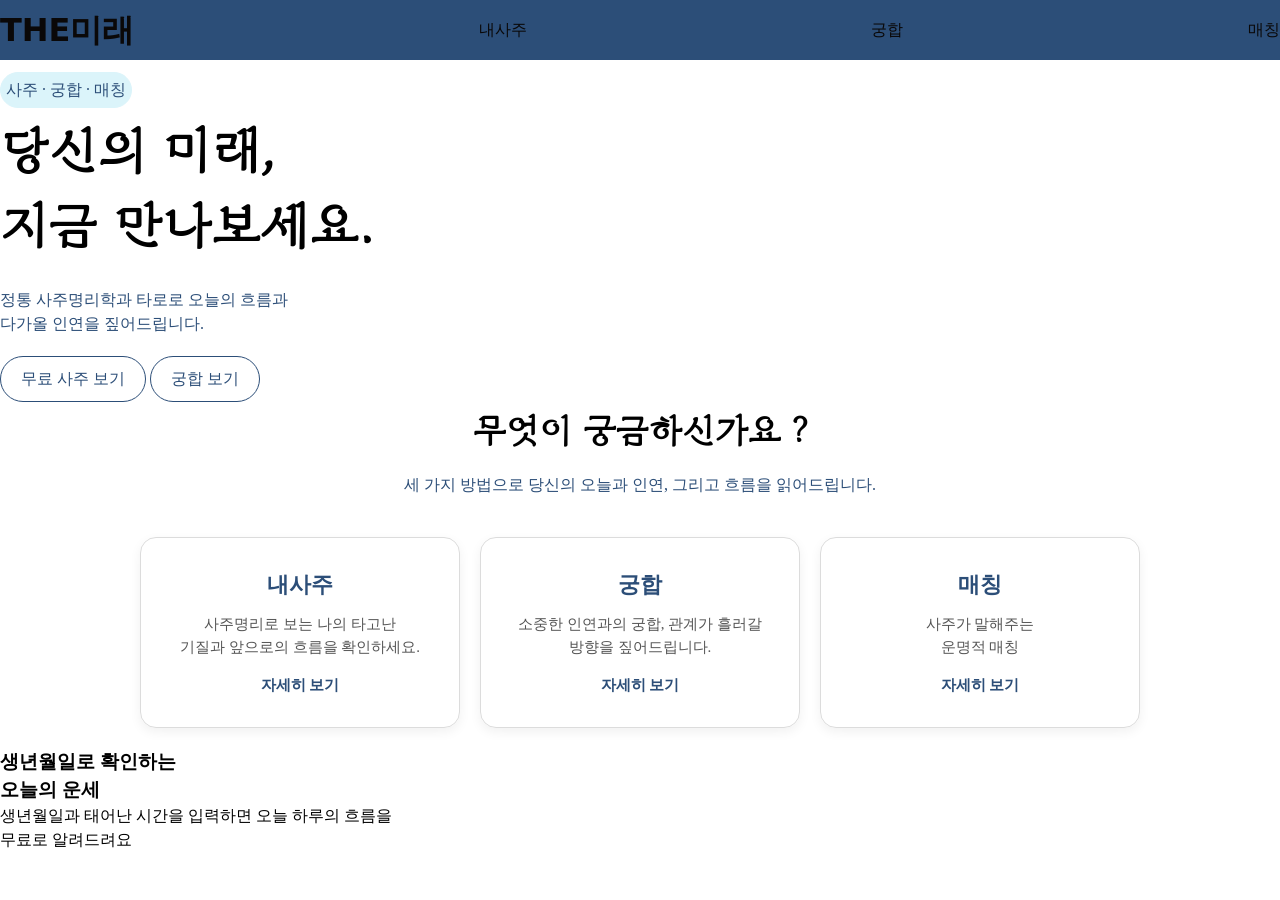
==== index.html @ e3f529d2 "지금까지 작업한 내용들" ====
<!doctype html>
<html lang="ko">
  <head>
    <meta charset="UTF-8" />
    <meta name="viewport" content="width=device-width, initial-scale=1.0" />
    <title>미래의오늘</title>
    <style>
      div,
      span {
        border: 1px solid;
      }
    </style>
    <link rel="stylesheet" href="./reset.css">
    <link rel="stylesheet" href="./index.css">
  </head>
  <body>
    <header>
      <h1 class="the">THE미래</h1>

      <a href="">내사주</a>
      <a href="">궁합</a>
      <a href="">매칭</a>
    </header>

    <br /><br /><br />
    <main>
      <section>
        <div class="middle">사주 · 궁합 · 매칭</div>
        <p class="your">당신의 미래, <br>지금 만나보세요.</p>
        <p class="jungtong">
          정통 사주명리학과 타로로 오늘의 흐름과 <br />다가올 인연을
          짚어드립니다.
        </p>
        <span class="round-box">무료 사주 보기</span>
        <span class="round-box">궁합 보기</span>
        <br />
      </section>
      <section>
        <h3 class="what">무엇이 궁금하신가요 ? </h3>
        <p class="jungtong1">세 가지 방법으로 당신의 오늘과 인연, 그리고 흐름을 읽어드립니다.</p>
        <div class="card-container">
          <div class="info-card">
            <span class="card-title">내사주</span>
            <p>사주명리로 보는 나의 타고난 <br />기질과 앞으로의 흐름을 확인하세요.</p>
            <p class="detail-link">자세히 보기</p>
          </div>
          <div class="info-card">
            <span class="card-title">궁합</span>
            <p>소중한 인연과의 궁합, 관계가 흘러갈<br />방향을 짚어드립니다.</p>
            <p class="detail-link">자세히 보기</p>
          </div>
          <div class="info-card">
            <span class="card-title">매칭</span>
            <p>사주가 말해주는 <br />운명적 매칭</p>
            <p class="detail-link">자세히 보기</p>
          </div>
        </div>
      </section>
        <section>
        <h3>생년월일로 확인하는<br>오늘의 운세</h3>
            <p>생년월일과 태어난 시간을 입력하면 
                오늘 하루의 흐름을<br>무료로 알려드려요</p>

                
    </main>

  </body>
</html>
---- index.css ----
@import url("https://fonts.googleapis.com/css2?family=Diphylleia&display=swap");

:root {
  --primary-navy: #2c4e78;
}
a {
  /* a태그 기본적으로 text-dacoration과 color는 inherit임 */
  text-decoration: none;
  color: inherit;
}
.middle {
  color: var(--primary-navy);
  display: inline-block;
  padding: 5px 5px;
  border-radius: 20px;
  background-color: rgb(219, 244, 250);
  border-color: rgb(219, 244, 250);
}
.your {
  font-family: "Diphylleia", serif;
  font-size: 50px;
  font-weight: bold;
  padding-bottom: 30px;
}
.jungtong {
  color: var(--primary-navy);
  margin-bottom: 20px;
}
.round-box {
  display: inline-block;
  padding: 10px 20px;
  border-radius: 999px;
  border: 1px solid var(--primary-navy);
  color: var(--primary-navy);
  cursor: pointer;
}
.round-box:hover {
  background-color: rgba(7, 55, 110, 0.808);
  color: white;
}
header {
  font-family: "Bagel Fat One", system-ui;
  position: fixed;
  width: 100%;
  height: 60px;
  background-color: var(--primary-navy);
  color: rgb(10, 8, 8);
  display: flex;
  justify-content: space-between;
  align-items: center;
}
.what {
  font-size: 34px;
  font-family: "Diphylleia", serif;
  text-align: center;
}
.jungtong1 {
  text-align: center;
  color: #2c4e78;
  padding: 20px;
}
.card-container {
  display: flex;
  justify-content: center;
  flex-wrap: wrap;
  gap: 20px;
  max-width: 1100px;
  margin: 0 auto;
  padding: 20px;
  border: none;
}
.info-card {
  flex: 1 1 280px;
  max-width: 320px;
  min-width: 200px;
  box-sizing: border-box;
  padding: 30px 20px;
  border-radius: 16px;
  border: 1px solid #dcdcdc;
  box-shadow: 0 4px 12px rgba(0, 0, 0, 0.06);
  text-align: center;
  transition:
    transform 0.2s ease,
    box-shadow 0.2s ease;
}
.info-card:hover {
  transform: translateY(-4px);
  box-shadow: 0 8px 20px rgba(0, 0, 0, 0.1);
}
.info-card .card-title {
  display: inline-block;
  border: none;
  font-size: clamp(18px, 2vw, 22px);
  font-weight: bold;
  color: var(--primary-navy);
  margin-bottom: 12px;
}
.info-card p {
  font-size: clamp(13px, 1.5vw, 15px);
  color: #555;
  line-height: 1.5;
}
.info-card .detail-link {
  margin-top: 16px;
  color: var(--primary-navy);
  font-weight: 600;
  cursor: pointer;
}
@media (max-width: 768px) {
  .card-container {
    gap: 14px;
    padding: 14px;
  }
  .info-card {
    flex: 1 1 45%;
    padding: 20px 14px;
  }
}
@media (max-width: 480px) {
  .info-card {
    flex: 1 1 100%;
    max-width: 100%;
  }
}
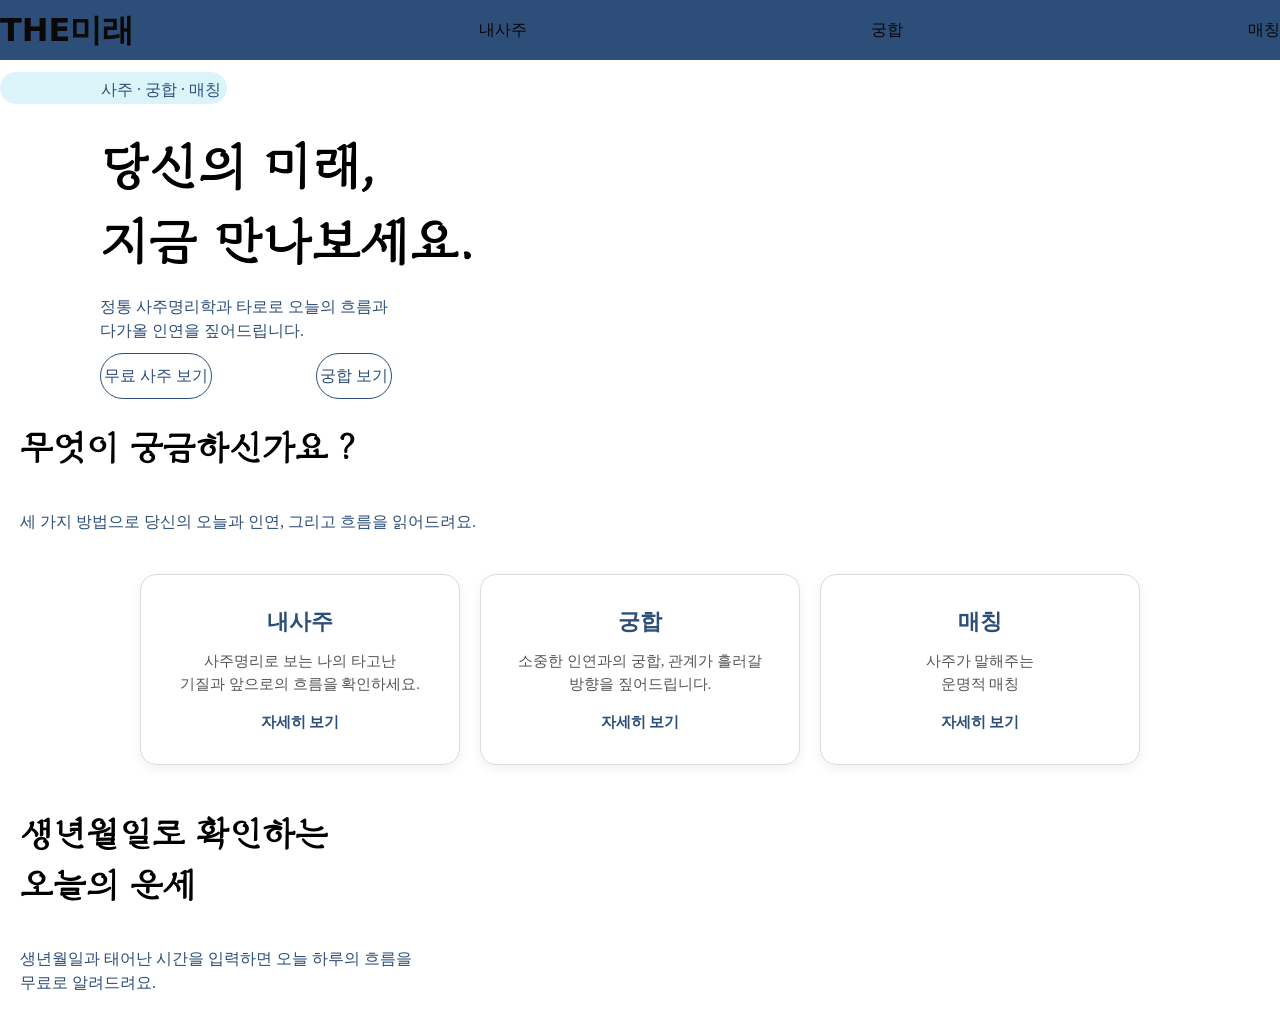
==== commit b0e33a20: "텍스트 및 CSS 수정" ====
--- a/index.html
+++ b/index.html
@@ -37,7 +37,7 @@
       </section>
       <section>
         <h3 class="what">무엇이 궁금하신가요 ? </h3>
-        <p class="jungtong1">세 가지 방법으로 당신의 오늘과 인연, 그리고 흐름을 읽어드립니다.</p>
+        <p class="jungtong1">세 가지 방법으로 당신의 오늘과 인연, 그리고 흐름을 읽어드려요.</p>
         <div class="card-container">
           <div class="info-card">
             <span class="card-title">내사주</span>
@@ -57,9 +57,9 @@
         </div>
       </section>
         <section>
-        <h3>생년월일로 확인하는<br>오늘의 운세</h3>
-            <p>생년월일과 태어난 시간을 입력하면 
-                오늘 하루의 흐름을<br>무료로 알려드려요</p>
+        <h3 class="birth-date">생년월일로 확인하는<br>오늘의 운세</h3>
+            <p class="birth-date2">생년월일과 태어난 시간을 입력하면 
+                오늘 하루의 흐름을<br>무료로 알려드려요.</p>
 
                 
     </main>
--- a/index.css
+++ b/index.css
@@ -7,36 +7,6 @@
   /* a태그 기본적으로 text-dacoration과 color는 inherit임 */
   text-decoration: none;
   color: inherit;
-}
-.middle {
-  color: var(--primary-navy);
-  display: inline-block;
-  padding: 5px 5px;
-  border-radius: 20px;
-  background-color: rgb(219, 244, 250);
-  border-color: rgb(219, 244, 250);
-}
-.your {
-  font-family: "Diphylleia", serif;
-  font-size: 50px;
-  font-weight: bold;
-  padding-bottom: 30px;
-}
-.jungtong {
-  color: var(--primary-navy);
-  margin-bottom: 20px;
-}
-.round-box {
-  display: inline-block;
-  padding: 10px 20px;
-  border-radius: 999px;
-  border: 1px solid var(--primary-navy);
-  color: var(--primary-navy);
-  cursor: pointer;
-}
-.round-box:hover {
-  background-color: rgba(7, 55, 110, 0.808);
-  color: white;
 }
 header {
   font-family: "Bagel Fat One", system-ui;
@@ -49,13 +19,44 @@
   justify-content: space-between;
   align-items: center;
 }
+.middle {
+  color: var(--primary-navy);
+  display: inline-block;
+  padding: 5px 5px 1px 100px;
+  border-radius: 20px;
+  background-color: rgb(219, 244, 250);
+  border-color: rgb(219, 244, 250);
+}
+.your {
+  font-family: "Diphylleia", serif;
+  font-size: 50px;
+  font-weight: bold;
+  padding: 20px 30px 1px 100px;
+}
+.jungtong {
+  color: var(--primary-navy);
+  padding: 20px 30px 10px 100px;
+}
+.round-box {
+  display: inline-block;
+  padding: 10px 3px;
+  margin-left: 100px;
+  border-radius: 999px;
+  border: 1px solid var(--primary-navy);
+  color: var(--primary-navy);
+  cursor: pointer;
+}
+.round-box:hover {
+  background-color: rgba(7, 55, 110, 0.808);
+  color: white;
+}
+
 .what {
   font-size: 34px;
   font-family: "Diphylleia", serif;
-  text-align: center;
+  padding: 20px;
 }
 .jungtong1 {
-  text-align: center;
   color: #2c4e78;
   padding: 20px;
 }
@@ -122,3 +123,13 @@
     max-width: 100%;
   }
 }
+
+.birth-date {
+  font-family: "Diphylleia", serif;
+  font-size: 34px;
+  padding: 20px;
+}
+.birth-date2 {
+  color: #2c4e78;
+  padding: 20px;
+}
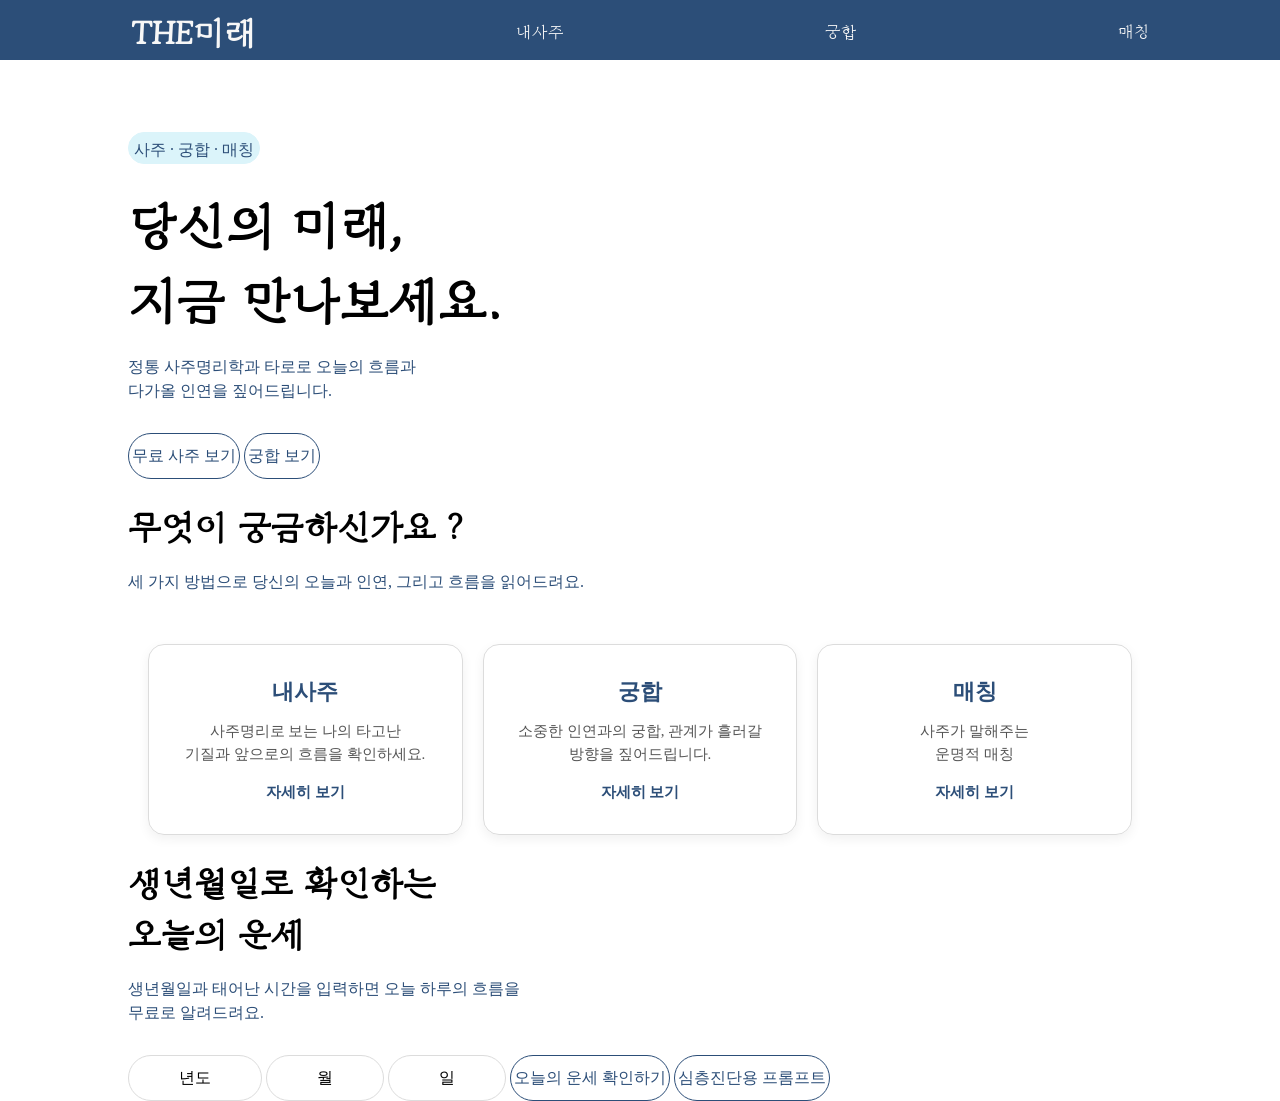
==== commit 2d2873bb: "그림파일 넣어야함." ====
--- a/index.html
+++ b/index.html
@@ -60,6 +60,15 @@
         <h3 class="birth-date">생년월일로 확인하는<br>오늘의 운세</h3>
             <p class="birth-date2">생년월일과 태어난 시간을 입력하면 
                 오늘 하루의 흐름을<br>무료로 알려드려요.</p>
+              <span class="span">년도</span>
+              <span class="span">월</span>
+              <span class="span">일</span>
+        <span class="round-box">오늘의 운세 확인하기</span>
+        <span class="round-box">심층진단용 프롬프트</span>              
+              
+
+        
+                
 
                 
     </main>
--- a/index.css
+++ b/index.css
@@ -9,20 +9,25 @@
   color: inherit;
 }
 header {
-  font-family: "Bagel Fat One", system-ui;
+  font-family: "Diphylleia", serif;
   position: fixed;
   width: 100%;
   height: 60px;
   background-color: var(--primary-navy);
-  color: rgb(10, 8, 8);
+  color: rgb(247, 247, 247);
   display: flex;
-  justify-content: space-between;
+  justify-content: space-around;
   align-items: center;
+}
+main {
+  padding-top: 60px;
+  margin: auto;
+  width: 80%;
 }
 .middle {
   color: var(--primary-navy);
   display: inline-block;
-  padding: 5px 5px 1px 100px;
+  padding: 5px 5px 1px 5px;
   border-radius: 20px;
   background-color: rgb(219, 244, 250);
   border-color: rgb(219, 244, 250);
@@ -31,16 +36,15 @@
   font-family: "Diphylleia", serif;
   font-size: 50px;
   font-weight: bold;
-  padding: 20px 30px 1px 100px;
+  padding: 20px 30px 1px 0px;
 }
 .jungtong {
   color: var(--primary-navy);
-  padding: 20px 30px 10px 100px;
+  padding: 20px 0px 30px 0px;
 }
 .round-box {
   display: inline-block;
   padding: 10px 3px;
-  margin-left: 100px;
   border-radius: 999px;
   border: 1px solid var(--primary-navy);
   color: var(--primary-navy);
@@ -52,13 +56,13 @@
 }
 
 .what {
+  margin-top: 20px;
   font-size: 34px;
   font-family: "Diphylleia", serif;
-  padding: 20px;
 }
 .jungtong1 {
   color: #2c4e78;
-  padding: 20px;
+  padding: 20px 0px 30px 0px;
 }
 .card-container {
   display: flex;
@@ -127,9 +131,19 @@
 .birth-date {
   font-family: "Diphylleia", serif;
   font-size: 34px;
-  padding: 20px;
 }
 .birth-date2 {
   color: #2c4e78;
-  padding: 20px;
+  padding: 20px 0px 30px 0px;
 }
+.span {
+  border-radius: 999px;
+  padding: 10px 50px;
+  border-color: #dcdcdc;
+  border: 1px solid #dcdcdc;
+  cursor: auto;
+  display: inline-block;
+}
+/* 그리고 년도 없어져야 함. 호버?
+글고 사진 그림 파일 넣기.
+ */
